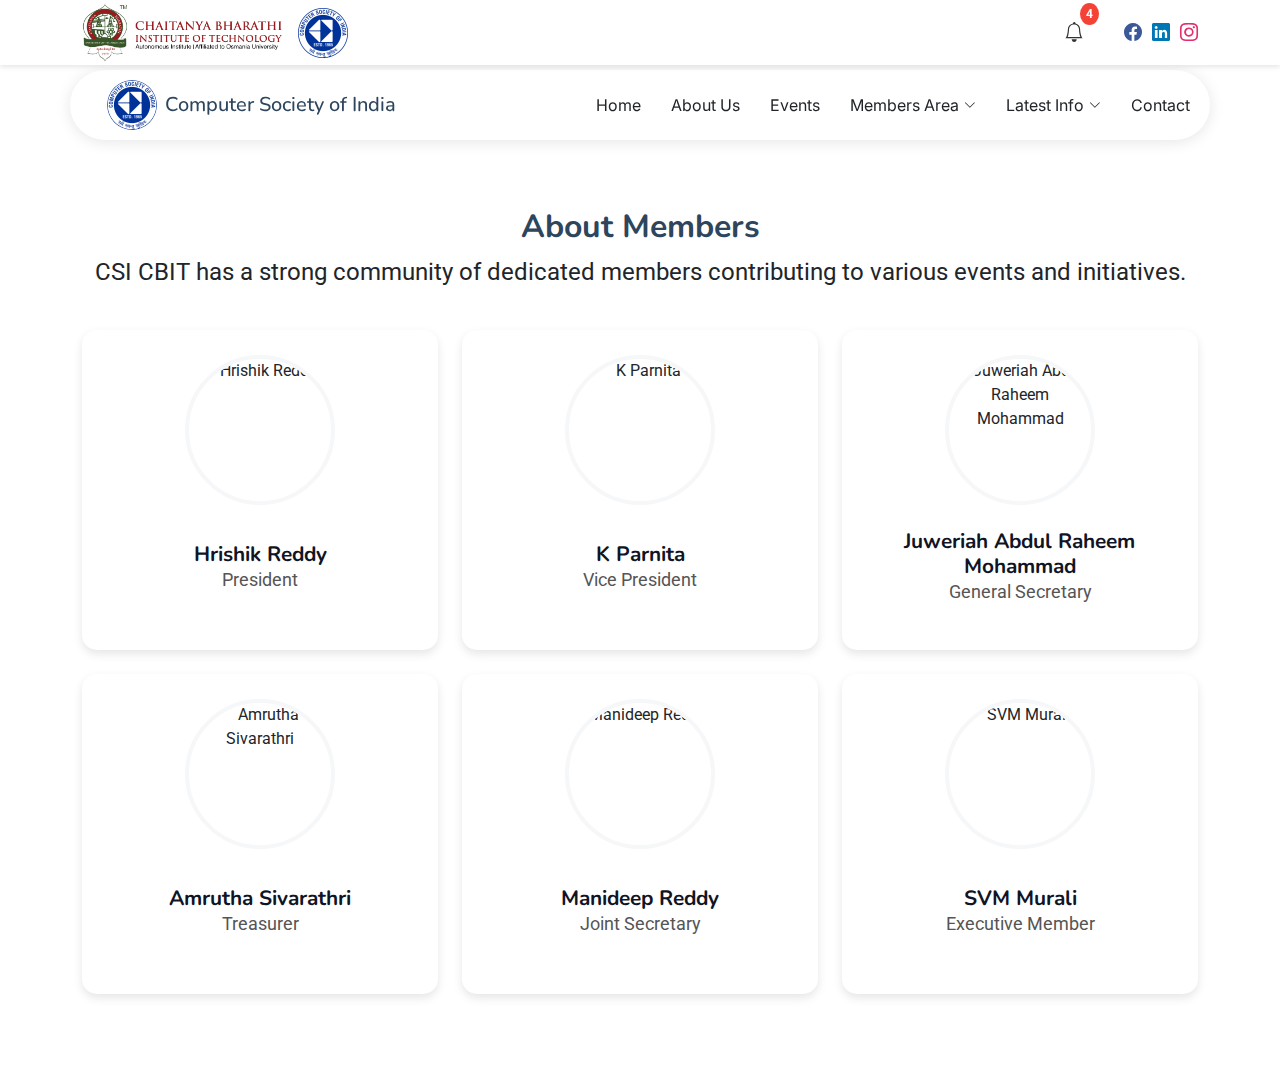
==== AboutMembers.html @ 207f1a10 "first commit" ====
<!DOCTYPE html>
<html lang="en">

<head>
    <meta charset="UTF-8">
    <meta name="viewport" content="width=device-width, initial-scale=1.0">
    <title>About Members | CSI CBIT</title>
    <link href="assets/img/favicon.png" rel="icon">
    <link href="assets/img/logo.png" rel="apple-touch-icon">

    <!-- Fonts -->
    <link href="https://fonts.googleapis.com" rel="preconnect">
    <link href="https://fonts.gstatic.com" rel="preconnect" crossorigin>
    <link
        href="https://fonts.googleapis.com/css2?family=Roboto:ital,wght@0,100;0,300;0,400;0,500;0,700;0,900;1,100;1,300;1,400;1,500;1,700;1,900&family=Inter:wght@100;200;300;400;500;600;700;800;900&family=Nunito:ital,wght@0,200;0,300;0,400;0,500;0,600;0,700;0,800;0,900;1,200;1,300;1,400;1,500;1,600;1,700;1,800;1,900&display=swap"
        rel="stylesheet">

    <!-- Vendor CSS Files -->
    <link href="assets/vendor/bootstrap/css/bootstrap.min.css" rel="stylesheet">
    <link href="assets/vendor/bootstrap-icons/bootstrap-icons.css" rel="stylesheet">
    <link href="assets/vendor/aos/aos.css" rel="stylesheet">
    <link href="assets/vendor/glightbox/css/glightbox.min.css" rel="stylesheet">
    <link href="assets/vendor/swiper/swiper-bundle.min.css" rel="stylesheet">

    <!-- Main CSS File -->
    <link href="assets/css/main.css" rel="stylesheet">

    <link rel="stylesheet" href="https://cdn.jsdelivr.net/npm/swiper@10/swiper-bundle.min.css">

    <script src="https://cdn.jsdelivr.net/npm/swiper@10/swiper-bundle.min.js"></script>
    <style>
        .member-card {
            border-radius: 15px;
            overflow: hidden;
            box-shadow: 0px 4px 10px rgba(0, 0, 0, 0.1);
            background: white;
            transition: transform 0.3s ease-in-out, box-shadow 0.3s ease-in-out;
            text-align: center;
            padding: 15px;
            display: flex;
            flex-direction: column;
            align-items: center;
            justify-content: space-between;
            height: 100%;
        }

        .member-card img {
            width: 150px;
            height: 150px;
            object-fit: cover;
            border-radius: 50%;
            /* Makes the image round */
            margin: 10px auto;
            display: block;
            border: 4px solid #f6f7f9;
            /* Adds a border */
        }

        .member-info {
            padding: 10px;
            width: 100%;
            display: flex;
            flex-direction: column;
            align-items: center;
            justify-content: center;
            min-height: 120px;
            /* Ensures uniform height across all cards */
        }

        .member-name {
            font-weight: bold;
            color: #101425;
            font-size: 1.3rem;
            max-width: 90%;
            /* Prevents excessive stretching */
            word-wrap: break-word;
            /* Ensures long words wrap properly */
            overflow-wrap: break-word;
            text-align: center;
            margin: 0 auto;
        }

        .member-role {
            color: #555;
            font-size: 1.1rem;
        }

        .member-card:hover {
            transform: translateY(-5px);
            box-shadow: 0px 6px 15px rgba(0, 0, 0, 0.2);
        }

        .member-section {
            margin-top: 40px;
        }

        .text-center.description {
            font-size: 1.5rem;
        }

        .about-members{
            margin-top: 100px;
        }
    </style>
</head>

<body>

    <div class="top-header">
        <div class="container d-flex justify-content-between align-items-center">
            <!-- College Logo on the Left -->
            <div class="d-flex align-items-center">
                <div class="college-logo me-3">
                    <img src="assets/img/topheaderimg.png" alt="College Logo">
                </div>
                <div class="csi-logo">
                    <img src="assets/img/logo.png" alt="CSI Logo" class="header-logo">
                </div>
            </div>

            <!-- Contact Information and Notification Symbol on the Right -->
            <div class="contact-info d-flex align-items-center">
                <!-- Notification Icon with Dropdown -->
                <div class="notification-container">
                    <div class="notification-icon" onclick="toggleNotifications()">
                        <i class="bi bi-bell"></i>
                    </div>

                    <!-- Notification Dropdown -->
                    <div class="notification-dropdown">
                        <ul id="notification-list">
                            <li>No new notifications</li>
                        </ul>
                    </div>
                </div>

                <!-- Social Media Links -->
                <div class="social-links">
                    <a href="#"><i class="bi bi-facebook"></i></a>
                    <a href="https://www.linkedin.com/company/csihyderabadchapter/"><i class="bi bi-linkedin"></i></a>
                    <a href="https://www.instagram.com/csi_cbit_?igsh=ZjY2YTFoaTdteGU2" target="_blank"><i
                            class="bi bi-instagram"></i></a>
                </div>
            </div>
        </div>
    </div>

    <!-- ✅ Main Header -->
    <header id="header" class="header d-flex align-items-center mt-0 fixed-top">
        <div
            class="header-container container-fluid container-xl position-relative d-flex align-items-center justify-content-between">
            <a href="index.html" class="logo d-flex align-items-center me-auto me-xl-0">
                <div class="container d-flex justify-content-between align-items-center">
                    <img src="assets/img/logo.png" alt="Logo" class="header-logo">
                    <h1 class="sitename">Computer Society of India</h1>
                </div>
            </a>

            <nav id="navmenu" class="navmenu">
                <ul>
                    <li><a href="/">Home</a></li>
                    <li><a href="index.html#about">About Us</a></li>
                    <li><a href="/events.html" target="_blank">Events</a></li>
                    <li class="dropdown"><a href="#"><span>Members Area</span> <i
                                class="bi bi-chevron-down toggle-dropdown"></i></a>
                        <ul>
                            <li><a href="/AboutMembers.html">About Members</a></li>
                            <li><a href="/ExecutiveMembers.html" target="_blank">Executive Members</a></li>
                        </ul>
                    </li>
                    <li class="dropdown"><a href="#"><span>Latest Info</span> <i
                                class="bi bi-chevron-down toggle-dropdown"></i></a>
                        <ul>
                            <li><a href="#">News</a></li>
                            <li class="dropdown"><a href="#"><span>Gallery</span> <i
                                        class="bi bi-chevron-down toggle-dropdown"></i></a>
                                <ul>
                                    <li><a href="#">Photos</a></li>
                                    <li><a href="#">Videos</a></li>
                                </ul>
                            </li>
                            <li><a href="#">Publications</a></li>
                            <li><a href="#">Articles</a></li>
                        </ul>
                    </li>
                    <li><a href="index.html#contact">Contact</a></li>
                </ul>
                <i class="mobile-nav-toggle d-xl-none bi bi-list"></i>
            </nav>

            <!-- <a class="btn-getstarted" href="index.html#about">Sign Up</a> -->
        </div>
    </header>

    <section class="about-members">
        <div class="container mt-5">
            <h2 class="text-center fw-bold">About Members</h2>
            <p class="text-center description">CSI CBIT has a strong community of dedicated members contributing to
                various events and initiatives.</p>

            <div class="row justify-content-center member-section">
                <div class="col-md-4 mb-4">
                    <div class="member-card">
                        <img src="assets/img/members/hrishik.png" alt="Hrishik Reddy">
                        <div class="member-info">
                            <h5 class="member-name">Hrishik Reddy</h5>
                            <p class="member-role">President</p>
                        </div>
                    </div>
                </div>
                <div class="col-md-4 mb-4">
                    <div class="member-card">
                        <img src="assets/img/members/parnita.png" alt="K Parnita">
                        <div class="member-info">
                            <h5 class="member-name">K Parnita</h5>
                            <p class="member-role">Vice President</p>
                        </div>
                    </div>
                </div>
                <div class="col-md-4 mb-4">
                    <div class="member-card">
                        <img src="assets/img/members/juweriah.png" alt="Juweriah Abdul Raheem Mohammad">
                        <div class="member-info">
                            <h5 class="member-name">Juweriah Abdul Raheem Mohammad</h5>
                            <p class="member-role">General Secretary</p>
                        </div>
                    </div>
                </div>
                <div class="col-md-4 mb-4">
                    <div class="member-card">
                        <img src="assets/img/members/amrutha.png" alt="Amrutha Sivarathri">
                        <div class="member-info">
                            <h5 class="member-name">Amrutha Sivarathri</h5>
                            <p class="member-role">Treasurer</p>
                        </div>
                    </div>
                </div>
                <div class="col-md-4 mb-4">
                    <div class="member-card">
                        <img src="assets/img/members/manideep.png" alt="Manideep Reddy">
                        <div class="member-info">
                            <h5 class="member-name">Manideep Reddy</h5>
                            <p class="member-role">Joint Secretary</p>
                        </div>
                    </div>
                </div>
                <div class="col-md-4 mb-4">
                    <div class="member-card">
                        <img src="assets/img/members/murali.png" alt="SVM Murali">
                        <div class="member-info">
                            <h5 class="member-name">SVM Murali</h5>
                            <p class="member-role">Executive Member</p>
                        </div>
                    </div>
                </div>
            </div>
        </div>
    </section>


    <script src="assets/vendor/bootstrap/js/bootstrap.bundle.min.js"></script>
</body>

</html>
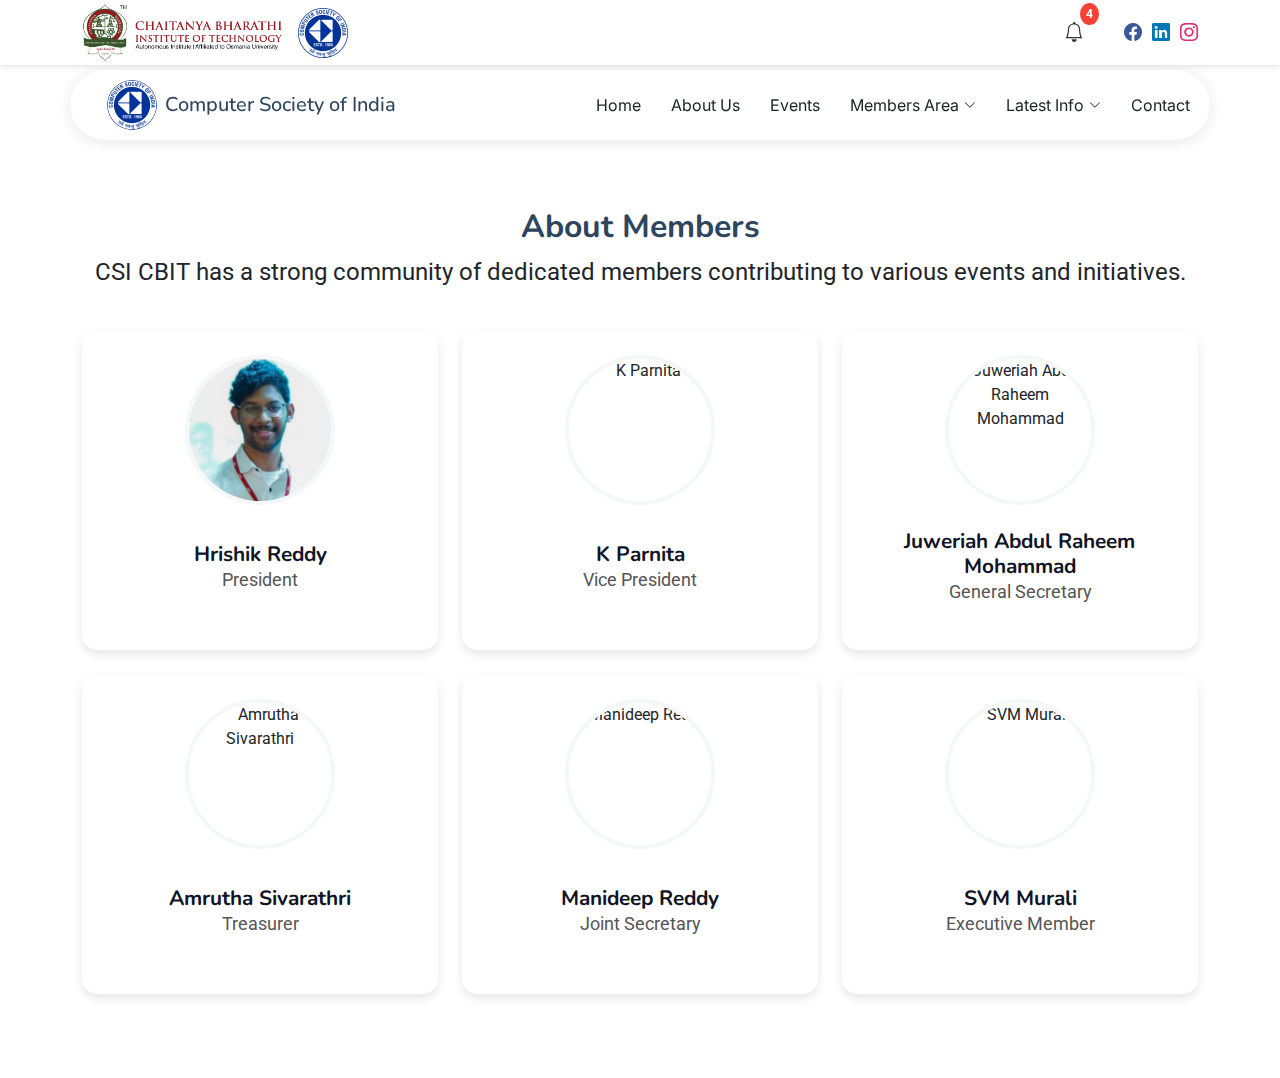
==== commit 2c1ebf38: "Updated website content" ====
--- a/AboutMembers.html
+++ b/AboutMembers.html
@@ -160,12 +160,12 @@
                 <ul>
                     <li><a href="/">Home</a></li>
                     <li><a href="index.html#about">About Us</a></li>
-                    <li><a href="/events.html" target="_blank">Events</a></li>
+                    <li><a href="events.html" target="_blank">Events</a></li>
                     <li class="dropdown"><a href="#"><span>Members Area</span> <i
                                 class="bi bi-chevron-down toggle-dropdown"></i></a>
                         <ul>
-                            <li><a href="/AboutMembers.html">About Members</a></li>
-                            <li><a href="/ExecutiveMembers.html" target="_blank">Executive Members</a></li>
+                            <li><a href="AboutMembers.html">About Members</a></li>
+                            <li><a href="ExecutiveMembers.html" target="_blank">Executive Members</a></li>
                         </ul>
                     </li>
                     <li class="dropdown"><a href="#"><span>Latest Info</span> <i
@@ -201,7 +201,7 @@
             <div class="row justify-content-center member-section">
                 <div class="col-md-4 mb-4">
                     <div class="member-card">
-                        <img src="assets/img/members/hrishik.png" alt="Hrishik Reddy">
+                        <img src="/assets/img/members/Hrishik.png" alt="Hrishik Reddy">
                         <div class="member-info">
                             <h5 class="member-name">Hrishik Reddy</h5>
                             <p class="member-role">President</p>
@@ -210,7 +210,7 @@
                 </div>
                 <div class="col-md-4 mb-4">
                     <div class="member-card">
-                        <img src="assets/img/members/parnita.png" alt="K Parnita">
+                        <img src="/assets/img/members/parnita.png" alt="K Parnita">
                         <div class="member-info">
                             <h5 class="member-name">K Parnita</h5>
                             <p class="member-role">Vice President</p>
@@ -219,7 +219,7 @@
                 </div>
                 <div class="col-md-4 mb-4">
                     <div class="member-card">
-                        <img src="assets/img/members/juweriah.png" alt="Juweriah Abdul Raheem Mohammad">
+                        <img src="/assets/img/members/juweriah.png" alt="Juweriah Abdul Raheem Mohammad">
                         <div class="member-info">
                             <h5 class="member-name">Juweriah Abdul Raheem Mohammad</h5>
                             <p class="member-role">General Secretary</p>
@@ -228,7 +228,7 @@
                 </div>
                 <div class="col-md-4 mb-4">
                     <div class="member-card">
-                        <img src="assets/img/members/amrutha.png" alt="Amrutha Sivarathri">
+                        <img src="/assets/img/members/amrutha.png" alt="Amrutha Sivarathri">
                         <div class="member-info">
                             <h5 class="member-name">Amrutha Sivarathri</h5>
                             <p class="member-role">Treasurer</p>
@@ -246,7 +246,7 @@
                 </div>
                 <div class="col-md-4 mb-4">
                     <div class="member-card">
-                        <img src="assets/img/members/murali.png" alt="SVM Murali">
+                        <img src="/assets/img/members/murali.png" alt="SVM Murali">
                         <div class="member-info">
                             <h5 class="member-name">SVM Murali</h5>
                             <p class="member-role">Executive Member</p>
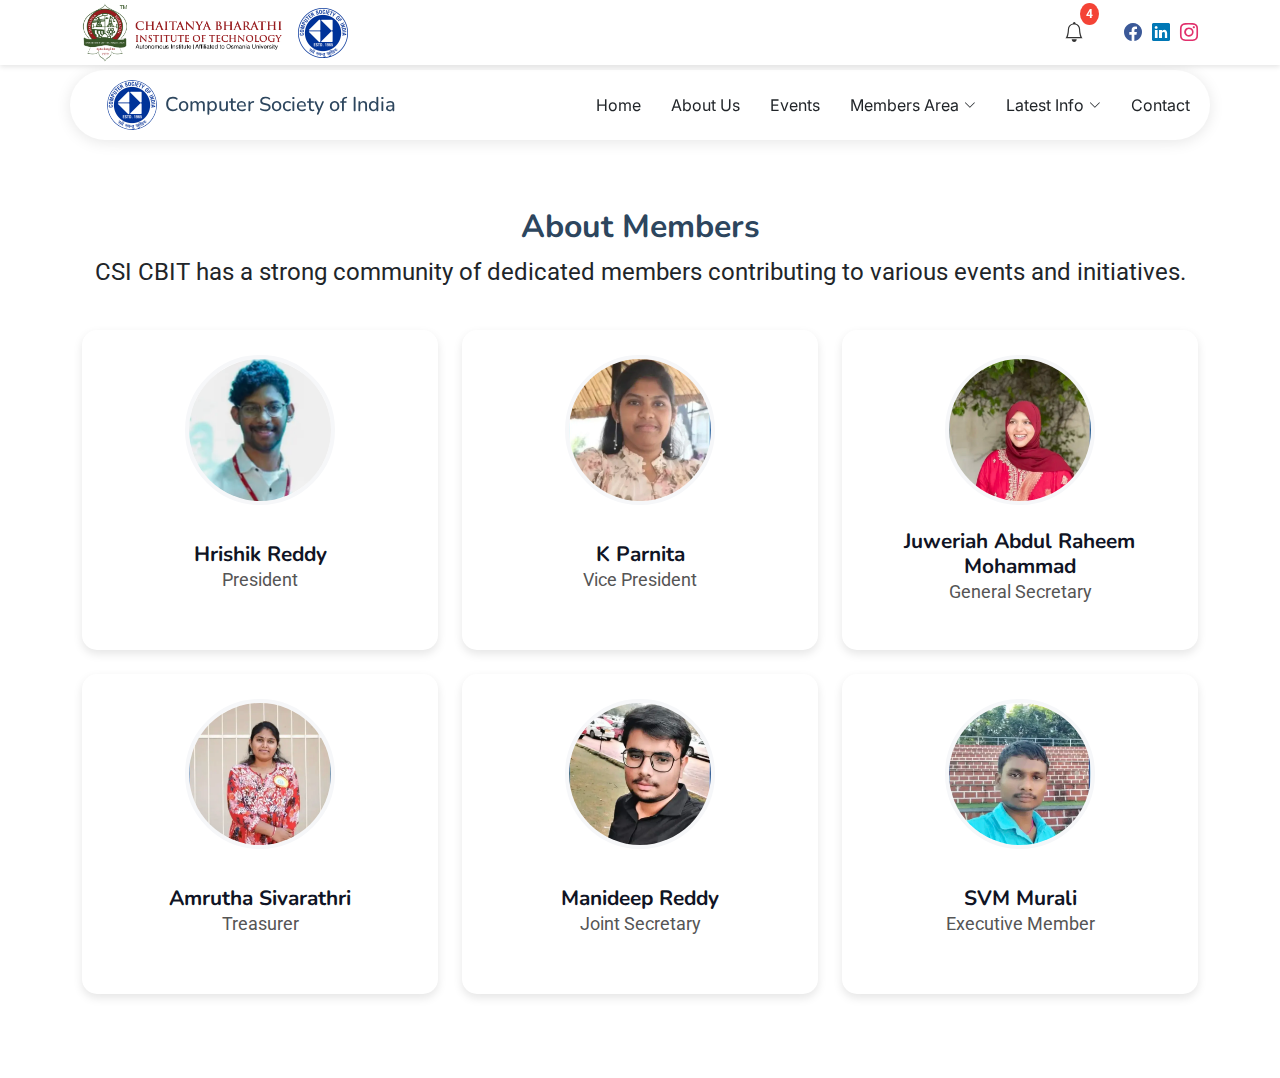
==== commit c6d75533: "Updated Other sections" ====
--- a/AboutMembers.html
+++ b/AboutMembers.html
@@ -158,7 +158,7 @@
 
             <nav id="navmenu" class="navmenu">
                 <ul>
-                    <li><a href="/">Home</a></li>
+                    <li><a href="index.html">Home</a></li>
                     <li><a href="index.html#about">About Us</a></li>
                     <li><a href="events.html" target="_blank">Events</a></li>
                     <li class="dropdown"><a href="#"><span>Members Area</span> <i
@@ -201,7 +201,7 @@
             <div class="row justify-content-center member-section">
                 <div class="col-md-4 mb-4">
                     <div class="member-card">
-                        <img src="/assets/img/members/Hrishik.png" alt="Hrishik Reddy">
+                        <img src="/assets/img/members/Hrishik.webp" alt="Hrishik Reddy">
                         <div class="member-info">
                             <h5 class="member-name">Hrishik Reddy</h5>
                             <p class="member-role">President</p>
@@ -210,7 +210,7 @@
                 </div>
                 <div class="col-md-4 mb-4">
                     <div class="member-card">
-                        <img src="/assets/img/members/parnita.png" alt="K Parnita">
+                        <img src="/assets/img/members/Parnita.webp" alt="K Parnita">
                         <div class="member-info">
                             <h5 class="member-name">K Parnita</h5>
                             <p class="member-role">Vice President</p>
@@ -219,7 +219,7 @@
                 </div>
                 <div class="col-md-4 mb-4">
                     <div class="member-card">
-                        <img src="/assets/img/members/juweriah.png" alt="Juweriah Abdul Raheem Mohammad">
+                        <img src="/assets/img/members/Juweriah.webp" alt="Juweriah Abdul Raheem Mohammad">
                         <div class="member-info">
                             <h5 class="member-name">Juweriah Abdul Raheem Mohammad</h5>
                             <p class="member-role">General Secretary</p>
@@ -228,7 +228,7 @@
                 </div>
                 <div class="col-md-4 mb-4">
                     <div class="member-card">
-                        <img src="/assets/img/members/amrutha.png" alt="Amrutha Sivarathri">
+                        <img src="/assets/img/members/Amrutha.webp" alt="Amrutha Sivarathri">
                         <div class="member-info">
                             <h5 class="member-name">Amrutha Sivarathri</h5>
                             <p class="member-role">Treasurer</p>
@@ -237,7 +237,7 @@
                 </div>
                 <div class="col-md-4 mb-4">
                     <div class="member-card">
-                        <img src="assets/img/members/manideep.png" alt="Manideep Reddy">
+                        <img src="assets/img/members/Manideep.webp" alt="Manideep Reddy">
                         <div class="member-info">
                             <h5 class="member-name">Manideep Reddy</h5>
                             <p class="member-role">Joint Secretary</p>
@@ -246,7 +246,7 @@
                 </div>
                 <div class="col-md-4 mb-4">
                     <div class="member-card">
-                        <img src="/assets/img/members/murali.png" alt="SVM Murali">
+                        <img src="/assets/img/members/Murali.webp" alt="SVM Murali">
                         <div class="member-info">
                             <h5 class="member-name">SVM Murali</h5>
                             <p class="member-role">Executive Member</p>
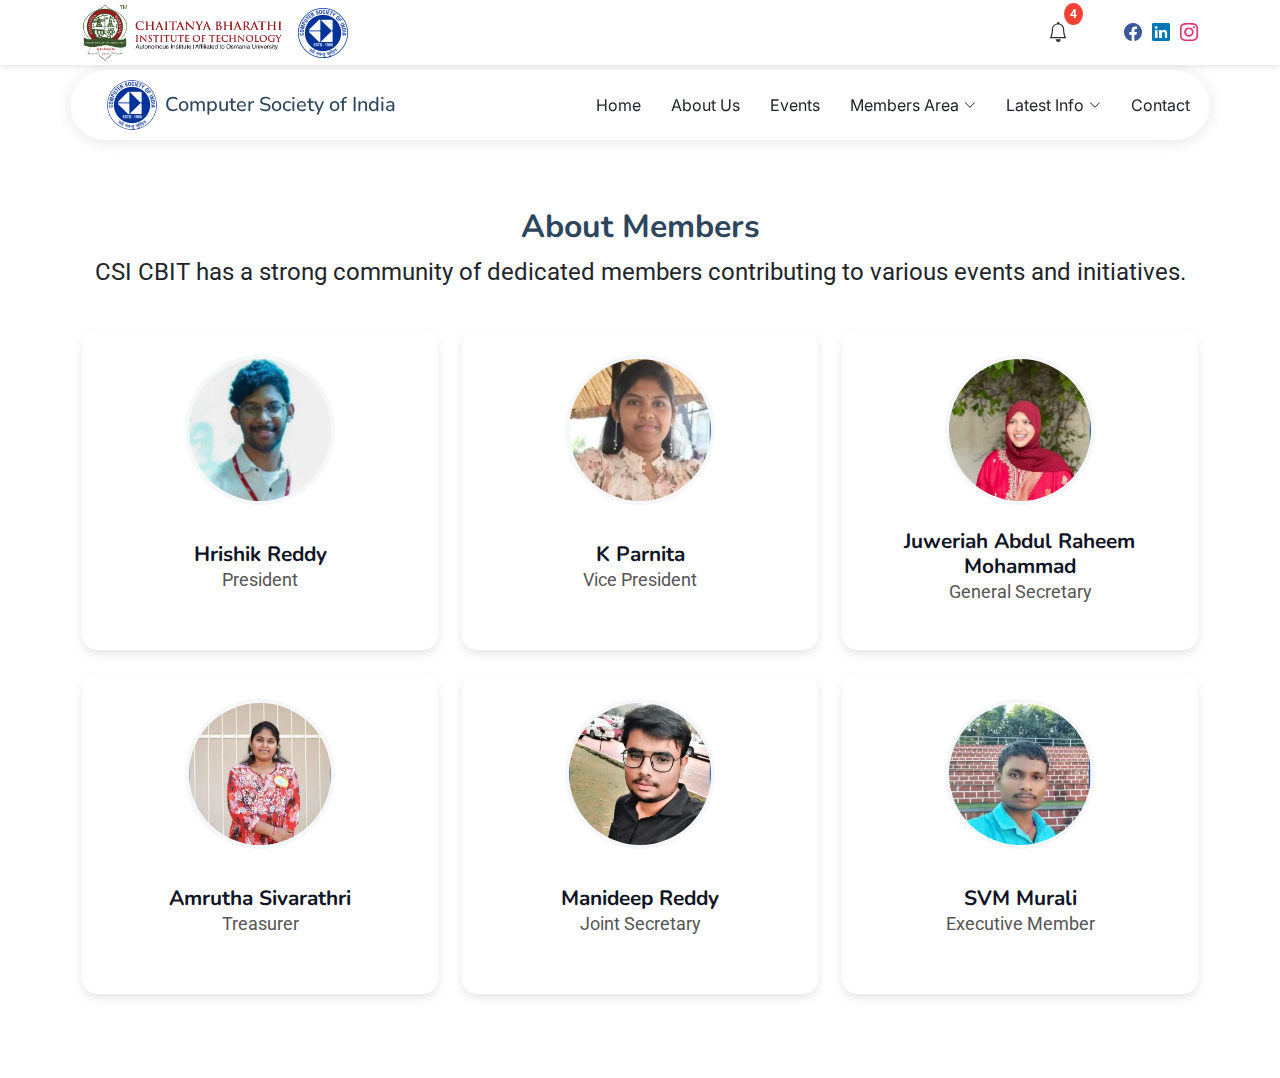
==== commit 915de240: "Updated Other sections" ====
--- a/AboutMembers.html
+++ b/AboutMembers.html
@@ -98,7 +98,7 @@
             font-size: 1.5rem;
         }
 
-        .about-members{
+        .about-members {
             margin-top: 100px;
         }
     </style>
@@ -108,24 +108,23 @@
 
     <div class="top-header">
         <div class="container d-flex justify-content-between align-items-center">
-            <!-- College Logo on the Left -->
+            <!-- Left Side: College Logo -->
             <div class="d-flex align-items-center">
                 <div class="college-logo me-3">
-                    <img src="assets/img/topheaderimg.png" alt="College Logo">
+                    <img src="assets/img/topheaderimg.png" alt="College Logo" class="img-fluid">
                 </div>
                 <div class="csi-logo">
-                    <img src="assets/img/logo.png" alt="CSI Logo" class="header-logo">
+                    <img src="assets/img/logo.png" alt="CSI Logo" class="header-logo img-fluid">
                 </div>
             </div>
 
-            <!-- Contact Information and Notification Symbol on the Right -->
-            <div class="contact-info d-flex align-items-center">
-                <!-- Notification Icon with Dropdown -->
-                <div class="notification-container">
+            <!-- Right Side: Icons (Notification & Social Media) -->
+            <div class="contact-info d-flex align-items-center ms-auto">
+                <!-- Notification Icon -->
+                <div class="notification-container me-3">
                     <div class="notification-icon" onclick="toggleNotifications()">
                         <i class="bi bi-bell"></i>
                     </div>
-
                     <!-- Notification Dropdown -->
                     <div class="notification-dropdown">
                         <ul id="notification-list">
@@ -135,7 +134,7 @@
                 </div>
 
                 <!-- Social Media Links -->
-                <div class="social-links">
+                <div class="social-links d-flex">
                     <a href="#"><i class="bi bi-facebook"></i></a>
                     <a href="https://www.linkedin.com/company/csihyderabadchapter/"><i class="bi bi-linkedin"></i></a>
                     <a href="https://www.instagram.com/csi_cbit_?igsh=ZjY2YTFoaTdteGU2" target="_blank"><i
@@ -144,6 +143,7 @@
             </div>
         </div>
     </div>
+
 
     <!-- ✅ Main Header -->
     <header id="header" class="header d-flex align-items-center mt-0 fixed-top">
